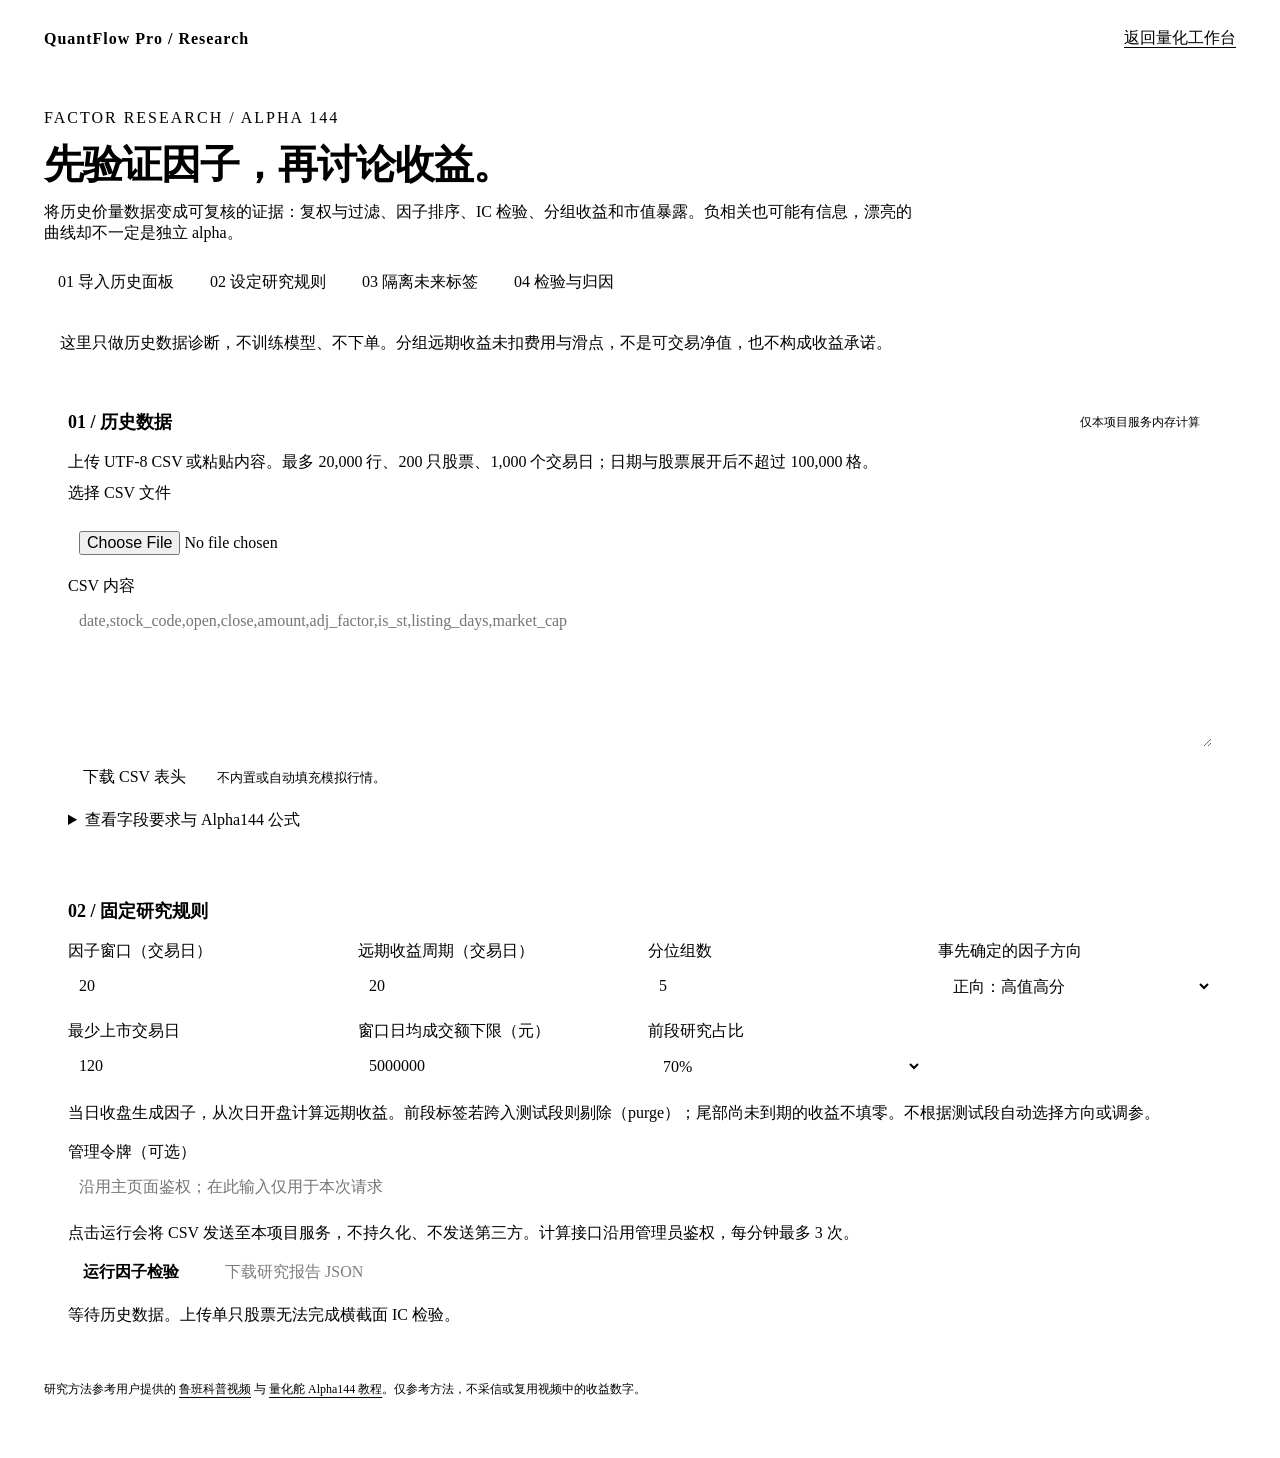
==== web/static/factor-research.html @ 3642e1f0 "feat(strategy)+fix(dashboard): 因子研究实验室 + R-08 B1-a 降级诚实化 因子研究实验室: alpha144 横截面 IC/分层回测(core),POST /a" ====
<!doctype html>
<html lang="zh-CN">
<head>
  <meta charset="utf-8">
  <meta name="viewport" content="width=device-width, initial-scale=1">
  <title>因子研究实验室 · QuantFlow Pro</title>
  <link rel="stylesheet" href="/static/css/tokens.css">
  <style>
    * { box-sizing: border-box; }
    [hidden] { display: none !important; }
    body { margin: 0; background: var(--qf-bg-deep); color: var(--qf-text-primary); font: 14px/1.7 var(--qf-font-body); }
    main { max-width: 1240px; margin: auto; padding: 28px 24px 60px; }
    a { color: var(--qf-neon-cyan); text-underline-offset: 4px; }
    nav, .section-title, .actions { display: flex; justify-content: space-between; align-items: center; gap: 16px; flex-wrap: wrap; }
    nav { padding-bottom: 26px; border-bottom: 1px solid var(--qf-line-1); }
    nav strong { letter-spacing: 1px; }
    .eyebrow { color: var(--qf-neon-cyan); font: 12px var(--qf-font-mono); letter-spacing: 2px; margin: 34px 0 10px; }
    h1 { margin: 0; font-size: clamp(27px, 4vw, 40px); letter-spacing: -1px; }
    h2 { font-size: 18px; margin: 0; }
    h3 { font-size: 14px; margin: 0 0 12px; }
    p { margin: 10px 0; }
    .muted, small { color: var(--qf-text-secondary); }
    .intro { max-width: 880px; }
    .badge { color: var(--qf-neon-cyan); border: 1px solid var(--qf-line-neon); border-radius: 99px; padding: 3px 12px; font-size: 12px; }
    .steps { display: flex; flex-wrap: wrap; gap: 8px; margin: 22px 0; padding: 0; list-style: none; }
    .steps li { padding: 6px 14px; border-radius: 6px; border: 1px solid var(--qf-line-1); color: var(--qf-text-secondary); }
    .panel { margin-top: 20px; padding: 24px; border: 1px solid var(--qf-line-1); border-radius: 14px; background: var(--qf-bg-surface); }
    .section-title { margin-bottom: 18px; }
    .notice { padding: 12px 16px; border-left: 3px solid var(--qf-sem-warn); background: var(--qf-bg-elev); color: var(--qf-text-secondary); }
    .fields { display: grid; grid-template-columns: repeat(4, minmax(0, 1fr)); gap: 16px; margin: 18px 0; }
    label { display: flex; flex-direction: column; gap: 6px; color: var(--qf-text-secondary); }
    input, select, textarea, button, .button { font: inherit; border-radius: 7px; }
    input, select, textarea { width: 100%; background: var(--qf-bg-deep); border: 1px solid var(--qf-line-2); color: var(--qf-text-primary); padding: 9px 11px; min-width: 0; }
    input[type="file"] { margin: 12px 0; }
    textarea { font: 12px/1.6 var(--qf-font-mono); resize: vertical; }
    button, .button { background: var(--qf-bg-elev); border: 1px solid var(--qf-line-2); color: var(--qf-text-primary); padding: 8px 15px; cursor: pointer; text-decoration: none; }
    button.primary { background: var(--qf-neon-cyan); color: var(--qf-ink); font-weight: 700; border-color: transparent; }
    button:disabled { opacity: .5; cursor: not-allowed; }
    :focus-visible { outline: 2px solid var(--qf-neon-cyan); outline-offset: 3px; }
    .actions { justify-content: flex-start; }
    .auth { max-width: 420px; margin: 18px 0; }
    #status { min-height: 28px; margin: 14px 0 0; overflow-wrap: anywhere; }
    #status.error { color: var(--qf-sem-critical); }
    #status.success { color: var(--qf-neon-cyan); }
    code { font-family: var(--qf-font-mono); font-size: 12px; color: var(--qf-neon-cyan); overflow-wrap: anywhere; }
    details { margin-top: 14px; }
    summary { cursor: pointer; color: var(--qf-text-secondary); }
    .table-wrap { overflow: auto; max-height: 440px; margin-top: 14px; }
    table { width: 100%; border-collapse: collapse; white-space: nowrap; font-variant-numeric: tabular-nums; font-size: 13px; }
    td, th { text-align: left; padding: 10px 12px; border-bottom: 1px solid var(--qf-line-1); }
    th { color: var(--qf-text-secondary); font-weight: 500; background: var(--qf-bg-elev); }
    .metrics { display: grid; grid-template-columns: repeat(4, minmax(0, 1fr)); gap: 12px; margin: 18px 0; }
    .metric { border: 1px solid var(--qf-line-1); border-radius: 9px; padding: 16px; }
    .metric strong { display: block; font: 26px/1.5 var(--qf-font-mono); color: var(--qf-text-primary); }
    .metric span { color: var(--qf-text-secondary); font-size: 12px; }
    .report-grid { display: grid; grid-template-columns: 1.2fr 1fr; gap: 22px; }
    #icChart { display: block; width: 100%; height: auto; min-height: 160px; }
    .group-row { display: grid; grid-template-columns: 35px 1fr 80px; align-items: center; gap: 12px; margin: 14px 0; }
    .group-track { height: 10px; background: var(--qf-bg-elev2); border-radius: 3px; overflow: hidden; }
    .group-bar { height: 100%; background: var(--qf-sem-up); }
    .group-row output { text-align: right; font-family: var(--qf-font-mono); }
    #coverage, #splitInfo, #sizeInfo { color: var(--qf-text-secondary); }
    #segment { width: auto; min-width: 165px; }
    #notes { padding-left: 20px; color: var(--qf-text-secondary); }
    footer { margin-top: 24px; color: var(--qf-text-muted); font-size: 12px; }
    @media (max-width: 850px) { .fields, .metrics { grid-template-columns: repeat(2, minmax(0, 1fr)); } .report-grid { grid-template-columns: 1fr; } }
    @media (max-width: 480px) { main { padding: 18px 14px 40px; } .panel { padding: 17px; } .fields { grid-template-columns: 1fr; } .metric { padding: 12px; } .metric strong { font-size: 21px; } nav { gap: 8px; } }
  </style>
  <script src="/static/js/factor-research.js" defer></script>
</head>
<body>
<main>
  <nav aria-label="页面导航"><strong>QuantFlow Pro <span class="muted">/ Research</span></strong><a href="/static/index.html">返回量化工作台</a></nav>
  <div class="eyebrow">FACTOR RESEARCH / ALPHA 144</div>
  <h1>先验证因子，再讨论收益。</h1>
  <p class="intro muted">将历史价量数据变成可复核的证据：复权与过滤、因子排序、IC 检验、分组收益和市值暴露。负相关也可能有信息，漂亮的曲线却不一定是独立 alpha。</p>
  <ol class="steps" aria-label="研究流程"><li>01 导入历史面板</li><li>02 设定研究规则</li><li>03 隔离未来标签</li><li>04 检验与归因</li></ol>
  <div class="notice">这里只做历史数据诊断，不训练模型、不下单。分组远期收益未扣费用与滑点，不是可交易净值，也不构成收益承诺。</div>

  <form id="researchForm">
    <section class="panel" aria-labelledby="inputHeading">
      <div class="section-title"><h2 id="inputHeading">01 / 历史数据</h2><span class="badge">仅本项目服务内存计算</span></div>
      <p class="muted">上传 UTF-8 CSV 或粘贴内容。最多 20,000 行、200 只股票、1,000 个交易日；日期与股票展开后不超过 100,000 格。</p>
      <label for="csvFile">选择 CSV 文件<input id="csvFile" type="file" accept=".csv,text/csv"></label>
      <label for="csvData">CSV 内容<textarea id="csvData" rows="7" required maxlength="2000000" spellcheck="false" placeholder="date,stock_code,open,close,amount,adj_factor,is_st,listing_days,market_cap"></textarea></label>
      <div class="actions" style="margin-top:12px"><button type="button" id="downloadTemplate">下载 CSV 表头</button><small id="fileInfo">不内置或自动填充模拟行情。</small></div>
      <details>
        <summary>查看字段要求与 Alpha144 公式</summary>
        <p><code>date,stock_code,open,close,amount,adj_factor,is_st,listing_days</code> 为必需表头，<code>market_cap</code> 可选。</p>
        <div class="table-wrap" tabindex="0"><table><thead><tr><th>字段</th><th>含义</th></tr></thead><tbody>
          <tr><td>date / stock_code</td><td>YYYY-MM-DD / 六位股票代码；同日同股不可重复</td></tr>
          <tr><td>open / close</td><td>未复权开盘价 / 收盘价，单位元</td></tr>
          <tr><td>adj_factor</td><td>该日历史复权因子；价格乘此值，成交额不复权</td></tr>
          <tr><td>amount</td><td>该日真实成交额，单位元；不得用成交量替代</td></tr>
          <tr><td>is_st / listing_days</td><td>该日 ST 状态（0/1）/ 截至该日上市交易日数</td></tr>
          <tr><td>market_cap</td><td>该日总市值，单位元；缺失则不推断小盘暴露</td></tr>
        </tbody></table></div>
        <p><code>r[t] = adj_close[t] / adj_close[t-1] - 1</code><br><code>Alpha144 = SUM(max(-r, 0) / amount, window) / COUNT(r &lt; 0, window)</code></p>
        <p class="muted">窗口必须完整且每天成交额有效；无下跌日时因子不可用。缺失数值留空，不填零；复权价与未复权价不可混用。请包含预热窗口和标签观测期，并提供完整历史股票池、交易日历及当时已知的状态，而非今天的股票列表。</p>
      </details>
    </section>
    <section class="panel" aria-labelledby="rulesHeading">
      <h2 id="rulesHeading">02 / 固定研究规则</h2>
      <div class="fields">
        <label for="window">因子窗口（交易日）<input id="window" type="number" value="20" min="2" max="120" step="1" required></label>
        <label for="horizon">远期收益周期（交易日）<input id="horizon" type="number" value="20" min="1" max="120" step="1" required></label>
        <label for="groups">分位组数<input id="groups" type="number" value="5" min="2" max="10" step="1" required></label>
        <label for="direction">事先确定的因子方向<select id="direction"><option value="1">正向：高值高分</option><option value="-1">反向：低值高分</option></select></label>
        <label for="minListing">最少上市交易日<input id="minListing" type="number" value="120" min="0" max="1000" step="1" required></label>
        <label for="minAmount">窗口日均成交额下限（元）<input id="minAmount" type="number" value="5000000" min="0" max="1000000000000" step="1" required></label>
        <label for="trainRatio">前段研究占比<select id="trainRatio"><option value="0.6">60%</option><option value="0.7" selected>70%</option><option value="0.8">80%</option></select></label>
      </div>
      <p class="muted">当日收盘生成因子，从次日开盘计算远期收益。前段标签若跨入测试段则剔除（purge）；尾部尚未到期的收益不填零。不根据测试段自动选择方向或调参。</p>
      <label class="auth" for="adminToken">管理令牌（可选）<input id="adminToken" type="password" autocomplete="off" placeholder="沿用主页面鉴权；在此输入仅用于本次请求"></label>
      <p class="muted">点击运行会将 CSV 发送至本项目服务，不持久化、不发送第三方。计算接口沿用管理员鉴权，每分钟最多 3 次。</p>
      <div class="actions"><button id="runResearch" class="primary" type="submit">运行因子检验</button><button type="button" id="downloadReport" disabled>下载研究报告 JSON</button></div>
      <p id="status" role="status" aria-live="polite">等待历史数据。上传单只股票无法完成横截面 IC 检验。</p>
    </section>
  </form>

  <section class="panel" id="report" aria-labelledby="reportHeading" hidden>
    <div class="section-title"><h2 id="reportHeading">03 / 因子检验报告</h2><label for="segment">展示范围<select id="segment"><option value="test">时间留出测试段</option><option value="train">前段研究样本</option><option value="all">全段描述统计</option></select></label></div>
    <p id="coverage"></p><p id="splitInfo"></p>
    <div class="notice">时间留出只是固定因子的分段检验，并不等同于模型训练后的样本外业绩。若反复查看测试段再调参，该测试段就不再独立。</div>
    <div class="metrics" id="metrics"></div>
    <div class="report-grid">
      <div><h3>逐日 Rank IC · 越接近 ±1，排序相关越强</h3><svg id="icChart" viewBox="0 0 600 220" role="img" aria-label="逐日 Rank IC，缺失日期不连线"></svg><p id="chartInfo" class="muted"></p></div>
      <div><h3>各组平均远期收益 · 非净值</h3><div id="groupChart"></div><p class="muted">G1 为低分组，最后一组为高分组。并列值不强行拆组，空组显示 —。</p></div>
    </div>
    <h3 style="margin-top:22px">市值暴露 · 全段候选样本诊断</h3><p id="sizeInfo"></p>
    <h3 style="margin-top:22px">研究边界</h3><ul id="notes"></ul>
    <details><summary>查看逐日检验明细（最近 80 个日期，完整数据见 JSON）</summary><div class="table-wrap" tabindex="0"><table><thead><tr><th>日期</th><th>分段</th><th>配对数</th><th>Pearson IC</th><th>Rank IC</th></tr></thead><tbody id="dailyRows"></tbody></table></div></details>
  </section>
  <footer>研究方法参考用户提供的 <a href="https://v.douyin.com/4xFljZtsJDg/" target="_blank" rel="noopener noreferrer">鲁班科普视频</a> 与 <a href="https://v.douyin.com/zMVOXq6Vmxg/" target="_blank" rel="noopener noreferrer">量化舵 Alpha144 教程</a>。仅参考方法，不采信或复用视频中的收益数字。</footer>
</main>
</body>
</html>
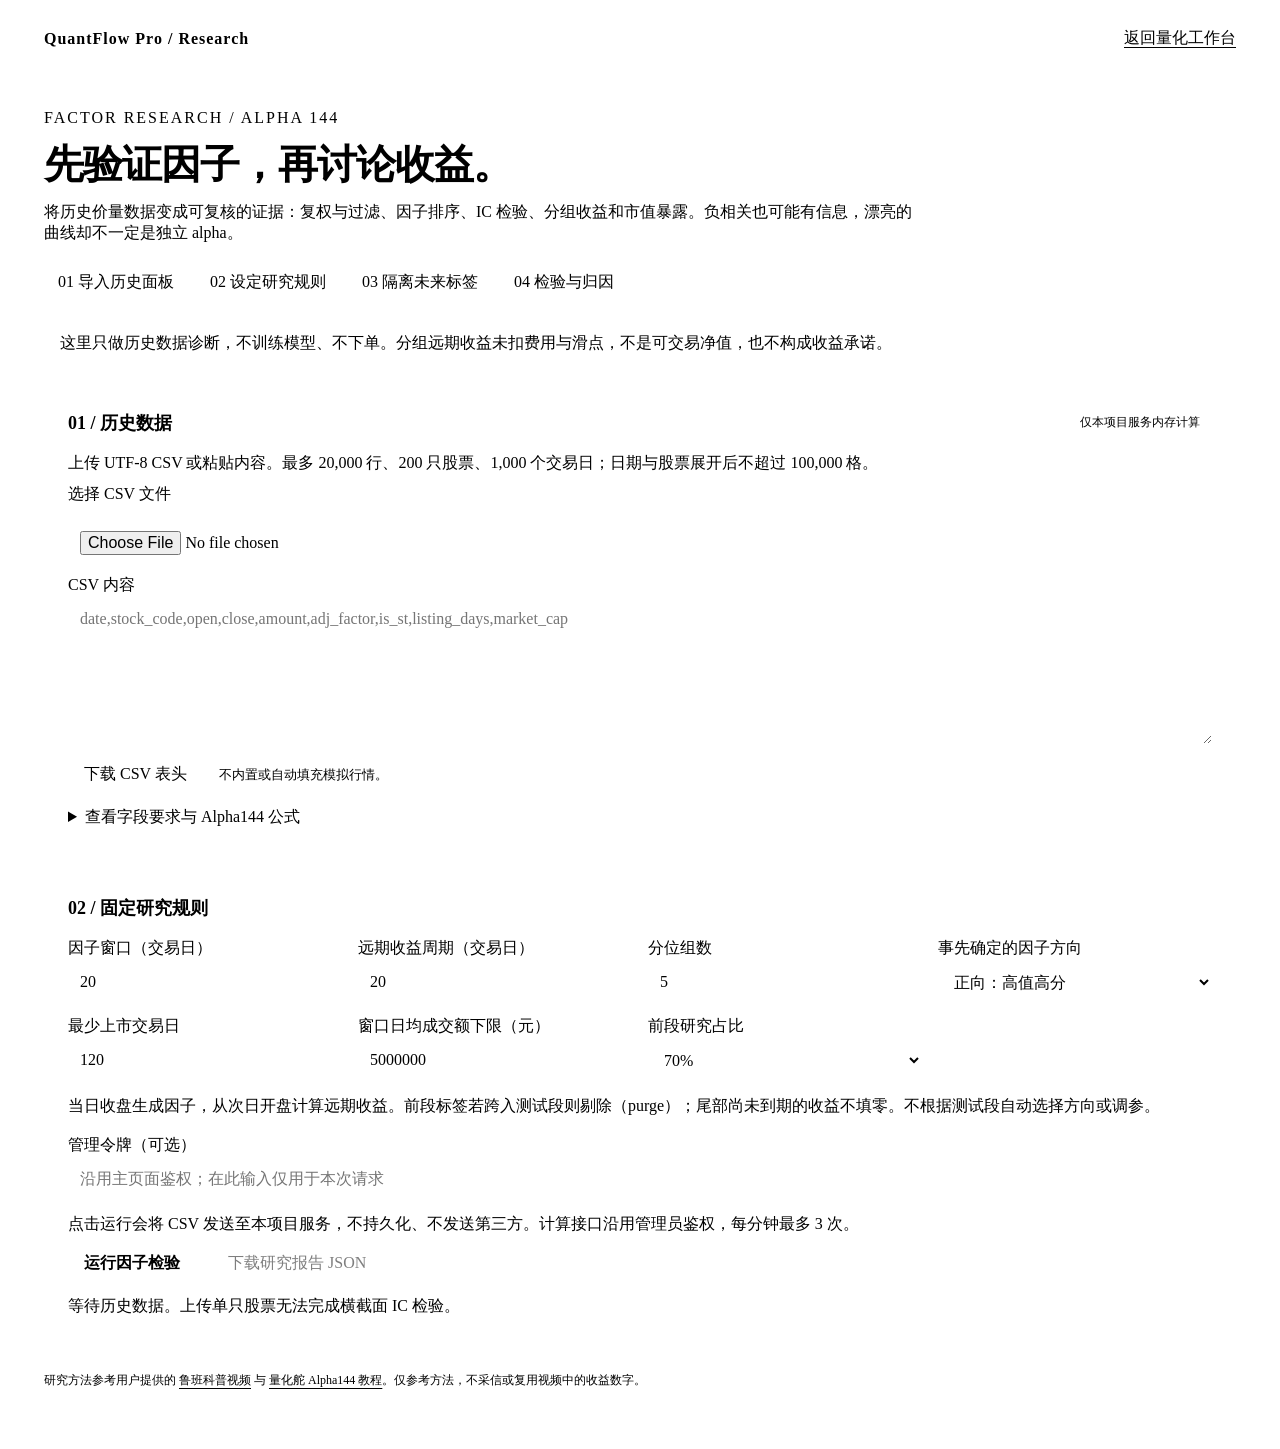
==== commit 2e5ac323: "style(design): 奇数间距收敛到偶数网格，留白分 7.4 → 8.0 问题: 留白维度 7.4 分: 481 个 padding/margin 值里 211 个不在 4px 倍数上(合规 " ====
--- a/web/static/factor-research.html
+++ b/web/static/factor-research.html
@@ -21,7 +21,7 @@
     p { margin: 10px 0; }
     .muted, small { color: var(--qf-text-secondary); }
     .intro { max-width: 880px; }
-    .badge { color: var(--qf-neon-cyan); border: 1px solid var(--qf-line-neon); border-radius: 99px; padding: 3px 12px; font-size: 12px; }
+    .badge { color: var(--qf-neon-cyan); border: 1px solid var(--qf-line-neon); border-radius: 99px; padding: 4px 12px; font-size: 12px; }
     .steps { display: flex; flex-wrap: wrap; gap: 8px; margin: 22px 0; padding: 0; list-style: none; }
     .steps li { padding: 6px 14px; border-radius: 6px; border: 1px solid var(--qf-line-1); color: var(--qf-text-secondary); }
     .panel { margin-top: 20px; padding: 24px; border: 1px solid var(--qf-line-1); border-radius: 14px; background: var(--qf-bg-surface); }
@@ -30,10 +30,10 @@
     .fields { display: grid; grid-template-columns: repeat(4, minmax(0, 1fr)); gap: 16px; margin: 18px 0; }
     label { display: flex; flex-direction: column; gap: 6px; color: var(--qf-text-secondary); }
     input, select, textarea, button, .button { font: inherit; border-radius: 7px; }
-    input, select, textarea { width: 100%; background: var(--qf-bg-deep); border: 1px solid var(--qf-line-2); color: var(--qf-text-primary); padding: 9px 11px; min-width: 0; }
+    input, select, textarea { width: 100%; background: var(--qf-bg-deep); border: 1px solid var(--qf-line-2); color: var(--qf-text-primary); padding: 8px 12px; min-width: 0; }
     input[type="file"] { margin: 12px 0; }
     textarea { font: 12px/1.6 var(--qf-font-mono); resize: vertical; }
-    button, .button { background: var(--qf-bg-elev); border: 1px solid var(--qf-line-2); color: var(--qf-text-primary); padding: 8px 15px; cursor: pointer; text-decoration: none; }
+    button, .button { background: var(--qf-bg-elev); border: 1px solid var(--qf-line-2); color: var(--qf-text-primary); padding: 8px 16px; cursor: pointer; text-decoration: none; }
     button.primary { background: var(--qf-neon-cyan); color: var(--qf-ink); font-weight: 700; border-color: transparent; }
     button:disabled { opacity: .5; cursor: not-allowed; }
     :focus-visible { outline: 2px solid var(--qf-neon-cyan); outline-offset: 3px; }
@@ -56,6 +56,10 @@
     .report-grid { display: grid; grid-template-columns: 1.2fr 1fr; gap: 22px; }
     #icChart { display: block; width: 100%; height: auto; min-height: 160px; }
     .group-row { display: grid; grid-template-columns: 35px 1fr 80px; align-items: center; gap: 12px; margin: 14px 0; }
+    .legend { display: flex; align-items: center; gap: 8px; margin: 10px 0; color: var(--qf-text-secondary); font-size: 12px; }
+    .legend-dot { width: 14px; height: 10px; border-radius: 3px; display: inline-block; }
+    .legend-pos { background: var(--qf-sem-up); }
+    .legend-neg { background: var(--qf-sem-down); }
     .group-track { height: 10px; background: var(--qf-bg-elev2); border-radius: 3px; overflow: hidden; }
     .group-bar { height: 100%; background: var(--qf-sem-up); }
     .group-row output { text-align: right; font-family: var(--qf-font-mono); }
@@ -63,8 +67,14 @@
     #segment { width: auto; min-width: 165px; }
     #notes { padding-left: 20px; color: var(--qf-text-secondary); }
     footer { margin-top: 24px; color: var(--qf-text-muted); font-size: 12px; }
+    /* F-3(2026-11-12): 移动端触摸目标 ≥44px(实测按钮 42 / 输入 43.x / nav 链接 24) */
+    @media (max-width: 640px) {
+      /* D(2026-11-17): 触摸目标门槛 44 → **48**(选择器已含 select)。 */
+      input, button, select { min-height: 48px; }
+      nav a, footer a { display: inline-flex; align-items: center; min-height: 48px; }
+    }
     @media (max-width: 850px) { .fields, .metrics { grid-template-columns: repeat(2, minmax(0, 1fr)); } .report-grid { grid-template-columns: 1fr; } }
-    @media (max-width: 480px) { main { padding: 18px 14px 40px; } .panel { padding: 17px; } .fields { grid-template-columns: 1fr; } .metric { padding: 12px; } .metric strong { font-size: 21px; } nav { gap: 8px; } }
+    @media (max-width: 480px) { main { padding: 18px 14px 40px; } .panel { padding: 16px; } .fields { grid-template-columns: 1fr; } .metric { padding: 12px; } .metric strong { font-size: 20px; } nav { gap: 8px; } }
   </style>
   <script src="/static/js/factor-research.js" defer></script>
 </head>
@@ -125,7 +135,12 @@
     <div class="metrics" id="metrics"></div>
     <div class="report-grid">
       <div><h3>逐日 Rank IC · 越接近 ±1，排序相关越强</h3><svg id="icChart" viewBox="0 0 600 220" role="img" aria-label="逐日 Rank IC，缺失日期不连线"></svg><p id="chartInfo" class="muted"></p></div>
-      <div><h3>各组平均远期收益 · 非净值</h3><div id="groupChart"></div><p class="muted">G1 为低分组，最后一组为高分组。并列值不强行拆组，空组显示 —。</p></div>
+      <div><h3>各组平均远期收益 · 非净值</h3>
+        <div class="legend" role="img" aria-label="色标：红色柱为正收益，绿色柱为负收益，柱长表示收益幅度">
+          <span class="legend-dot legend-pos"></span><span>正收益</span>
+          <span class="legend-dot legend-neg"></span><span>负收益</span>
+        </div>
+        <div id="groupChart"></div><p class="muted">G1 为低分组，最后一组为高分组。并列值不强行拆组，空组显示 —。</p></div>
     </div>
     <h3 style="margin-top:22px">市值暴露 · 全段候选样本诊断</h3><p id="sizeInfo"></p>
     <h3 style="margin-top:22px">研究边界</h3><ul id="notes"></ul>
